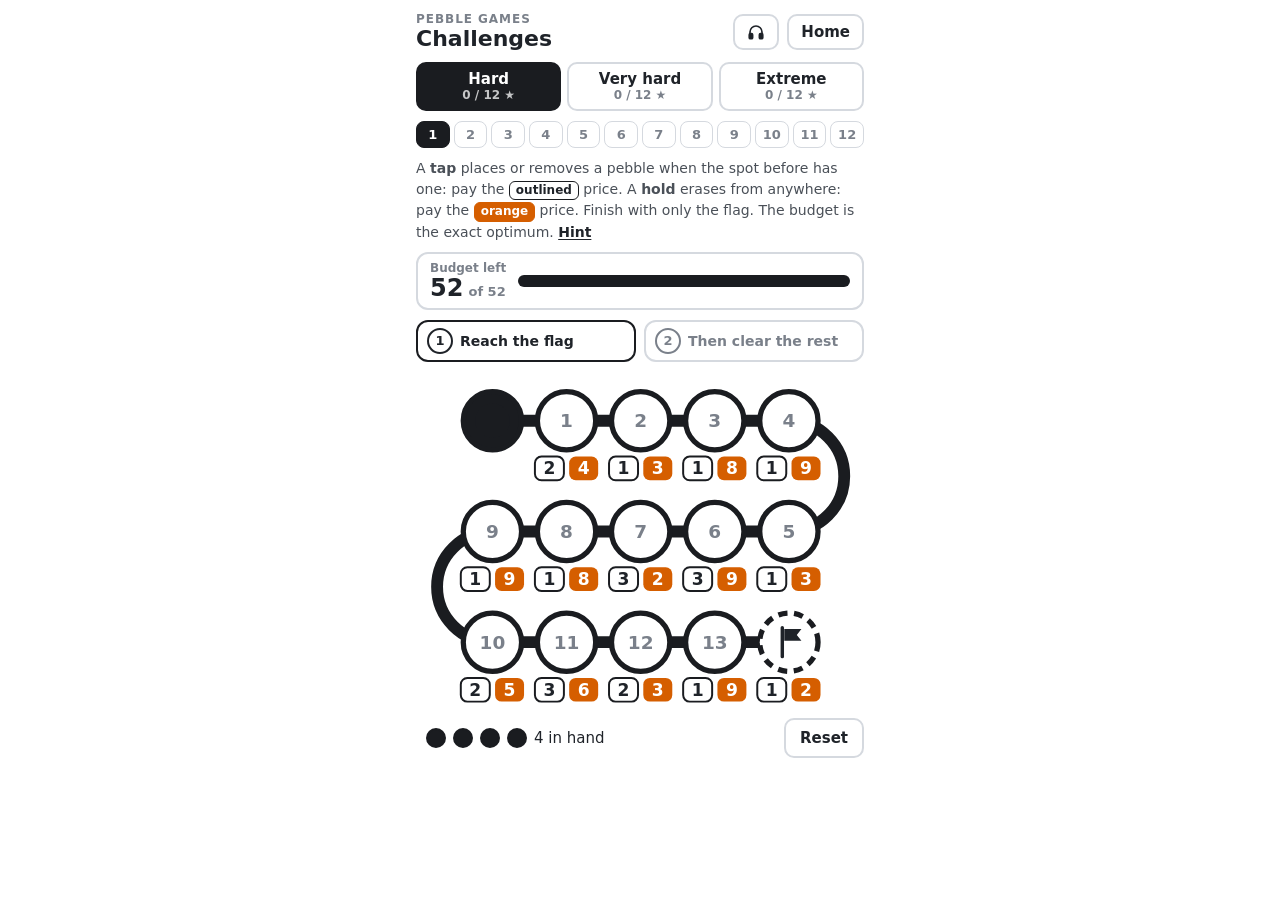
==== challenge/index.html @ edc48301 "Add Daily puzzle, Challenge tiers and focus sound - daily/: one puzzle per local date, same for ever" ====
<!doctype html>
<html lang="en">
<head>
<meta charset="utf-8">
<meta name="viewport" content="width=device-width, initial-scale=1, maximum-scale=1, user-scalable=no">
<title>Pebble Challenges</title>
<meta name="description" content="Pebble puzzles from hard to extreme, graded by an exact solver. Every budget is the optimum.">
<meta property="og:type" content="website">
<meta property="og:site_name" content="Pebble Games">
<meta property="og:title" content="Pebble Challenges">
<meta property="og:description" content="Pebble puzzles from hard to extreme, graded by an exact solver. Every budget is the optimum.">
<meta property="og:url" content="https://mcthumann.github.io/pebble_web_game/challenge/">
<meta property="og:image" content="https://mcthumann.github.io/pebble_web_game/og.png">
<meta property="og:image:width" content="1200">
<meta property="og:image:height" content="630">
<meta name="twitter:card" content="summary_large_image">
<link rel="stylesheet" href="../shared/priced.css">
<style>
  #tiers { display: flex; gap: 6px; }
  #tiers button { flex: 1; padding: 7px 0; line-height: 1.15; }
  #tiers button i { display: block; font-style: normal; font-size: 12px; font-weight: 600; color: var(--muted); }
  #tiers button.sel { background: var(--pebble); border-color: var(--pebble); color: #fff; }
  #tiers button.sel i { color: rgba(255,255,255,.75); }
  #picker { display: grid; grid-template-columns: repeat(12, 1fr); gap: 4px; }
  #picker button {
    padding: 5px 0; font-size: 13px; font-weight: 700; border-radius: 8px; border-width: 1.5px;
    color: var(--muted);
  }
  #picker button.solved { color: #8A6A00; background: #FFF3C4; border-color: var(--gold); }
  #picker button.sel { color: #fff; background: var(--pebble); border-color: var(--pebble); }
  #picker button.sel.solved { box-shadow: inset 0 -3px 0 var(--gold); }
  body.done #tiers button:not(.sel), body.done #picker button:not(.sel) { background: transparent; color: #fff; }
  body.done #tiers button i { color: rgba(255,255,255,.8); }
</style>
</head>
<body>
<main>
  <header id="head">
    <div class="title"><span class="kicker">Pebble Games</span><h1>Challenges</h1></div>
    <button class="beats-toggle" id="beats" type="button"></button>
    <a href="../">Home</a>
  </header>
  <div id="tiers" role="tablist"></div>
  <div id="picker" aria-label="Puzzles"></div>
  <p id="rules">A <b>tap</b> places or removes a pebble when the spot before has one: pay the <span class="price">outlined</span> price. A <b>hold</b> erases from anywhere: pay the <span class="price e">orange</span> price. Finish with only the flag. The budget is the exact optimum. <button id="hintBtn" type="button">Hint</button></p>
  <p id="hint" hidden></p>
  <div id="budget" aria-live="polite">
    <div class="num"><span class="lbl">Budget left</span><b id="left"></b> <span id="of"></span></div>
    <div id="track-bar"><div id="fill"></div></div>
    <span id="delta" aria-hidden="true"></span>
  </div>
  <ol id="goal">
    <li id="g1" data-n="1">Reach the flag</li>
    <li id="g2" data-n="2" aria-live="polite"></li>
  </ol>
  <div id="result"><h1 id="verdict"></h1><p id="time"></p><p id="summary"></p><p id="detail"></p><p id="extra"></p><div class="actions"><button id="share" type="button">Share</button><button id="next" type="button"></button></div></div>
  <svg id="board" role="group" aria-label="Pebble line"></svg>
  <div id="bar">
    <div id="hand"></div>
    <button id="reset" type="button">Reset</button>
  </div>
</main>
<script src="../shared/puzzles.js"></script>
<script src="../shared/progress.js"></script>
<script src="../shared/priced.js"></script>
<script src="../shared/beats.js"></script>
<script>
  // Three tiers of twelve, from puzzles.js. tools/make_puzzles.py grades each
  // puzzle by how unlikely random legal play is to hit the optimum (the Prices
  // page's own Hard grades 16.3): Hard about 15.5 to 18, Very hard 19.5 to 21.5,
  // Extreme 24 and up, where every optimal route also erases the same spots.
  // Within a tier the puzzles run from easiest to hardest.
  const $ = id => document.getElementById(id);
  const prog = PebbleProgress, ALL = PEBBLE_PUZZLES.challenge;
  const TIERS = [['hard', 'Hard'], ['veryhard', 'Very hard'], ['extreme', 'Extreme']];
  const NAME = Object.fromEntries(TIERS);
  const URL_CH = 'https://mcthumann.github.io/pebble_web_game/challenge/';
  let tier = 'hard', idx = 0, shareText = '';

  const firstOpen = t => { const i = ALL[t].findIndex((_, k) => !prog.challengeSolved(t, k)); return i < 0 ? 0 : i; };
  const label = (t, k) => NAME[t] + ' ' + (k + 1);

  function drawTiers() {
    $('tiers').innerHTML = TIERS.map(([t, name]) =>
      '<button type="button" role="tab" data-tier="' + t + '" class="' + (t === tier ? 'sel' : '') + '" aria-selected="' + (t === tier) + '">' +
      name + '<i>' + prog.tierSolved(t) + ' / ' + ALL[t].length + ' ★</i></button>').join('');
    $('tiers').querySelectorAll('button').forEach(b => b.addEventListener('click', () => select(b.dataset.tier, firstOpen(b.dataset.tier))));
  }

  function drawPicker() {
    $('picker').innerHTML = ALL[tier].map((_, k) =>
      '<button type="button" data-k="' + k + '" class="' + (prog.challengeSolved(tier, k) ? 'solved ' : '') + (k === idx ? 'sel' : '') +
      '" aria-label="' + label(tier, k) + (prog.challengeSolved(tier, k) ? ', solved' : '') + '">' + (k + 1) + '</button>').join('');
    $('picker').querySelectorAll('button').forEach(b => b.addEventListener('click', () => select(tier, Number(b.dataset.k))));
  }

  function select(t, k) {
    tier = t; idx = k;
    history.replaceState(null, '', '#' + t + '-' + (k + 1));
    const q = ALL[t][k];
    $('hint').hidden = true;
    $('hint').textContent = 'The optimal route erases ' + q.erase.join(' or ') + ' pebbles' +
      (q.plans === 1 ? ', and only one choice of which pebbles works.' : '.');
    drawTiers();
    drawPicker();
    game.load(q);
  }

  function nextTarget() {
    if (idx + 1 < ALL[tier].length) return [tier, idx + 1];
    const t = TIERS.findIndex(([x]) => x === tier);
    return t + 1 < TIERS.length ? [TIERS[t + 1][0], 0] : null;
  }

  const game = PricedGame.create(r => {
    const name = label(tier, idx), old = prog.challengeResult(tier, idx);
    $('verdict').textContent = r.won ? 'Solved!' : 'Out of budget';
    $('time').textContent = r.won ? r.time : '';
    $('summary').textContent = r.won
      ? name + ' · cost ' + r.cost + ', the optimum'
      : r.flagged ? 'Flag reached, but ' + r.stray + (r.stray === 1 ? ' pebble' : ' pebbles') + ' still on the line'
      : 'No move fits in the budget left';
    $('detail').textContent = 'taps ' + r.tapCost + ' + erasures ' + r.eraseCost + ' = ' + r.cost;
    $('extra').textContent = '';
    if (!r.won) { PricedGame.buzz(25); return; }
    prog.saveChallenge(tier, idx, r.cost, r.opt, r.ms);
    $('extra').textContent = !old ? 'New star ★' : old.ms && r.ms < old.ms ? 'New best time' : old.ms ? 'Best time: ' + prog.clock(old.ms) : '';
    shareText = '★ Pebble Challenge · ' + name + ' · optimal in ' + r.time + '\n' + URL_CH + '#' + tier + '-' + (idx + 1);
    const nt = nextTarget();
    $('next').hidden = !nt;
    if (nt) $('next').textContent = 'Next: ' + label(nt[0], nt[1]) + ' →';
    drawTiers();
    drawPicker();
    PricedGame.buzz([15, 60, 15, 60, 30]);
    setTimeout(PricedGame.confetti, 60);
  });

  $('share').addEventListener('click', () => PricedGame.share(shareText, $('share')));
  $('next').addEventListener('click', () => { const nt = nextTarget(); if (nt) select(nt[0], nt[1]); });
  $('hintBtn').addEventListener('click', () => { $('hint').hidden = !$('hint').hidden; });
  PebbleBeats.toggleButton($('beats'));

  // Open the tier (and puzzle) in the link, e.g. #extreme or #extreme-4.
  function fromHash() {
    const m = location.hash.slice(1).match(/^(hard|veryhard|extreme)(?:-(\d+))?$/);
    if (!m) return select(tier, firstOpen(tier));
    const k = m[2] ? Math.min(ALL[m[1]].length, Math.max(1, Number(m[2]))) - 1 : firstOpen(m[1]);
    select(m[1], k);
  }
  window.addEventListener('hashchange', fromHash);
  fromHash();
</script>
</body>
</html>
---- shared/priced.css ----
/* Shared look for the Daily and Challenge pages: the Prices game, made compact
   so the largest board (20 spots) still fits on one phone screen. */
:root {
  --ink: #1F2329; --muted: #7A808A; --faint: #D5D9DF; --soft: #F4F5F7;
  --pebble: #1A1C20; --red: #E31A1C; --green: #009E73; --erase: #D55E00;
  --low: #F2B705; --gold: #E0A800;
}
* { box-sizing: border-box; -webkit-tap-highlight-color: transparent; }
html, body { margin: 0; min-height: 100%; overscroll-behavior: none; }
body {
  background: #fff; color: var(--ink);
  font-family: "Segoe UI", system-ui, -apple-system, Roboto, sans-serif;
  touch-action: manipulation; user-select: none; -webkit-user-select: none;
  -webkit-touch-callout: none;
}
main {
  max-width: 480px; margin: 0 auto; padding: 16px 16px 24px;
  display: flex; flex-direction: column; gap: 10px;
}
button {
  font: inherit; font-size: 15px; font-weight: 600; padding: 9px 14px;
  background: #fff; color: var(--ink); border: 2px solid var(--faint); border-radius: 10px;
}

/* Header: title, focus sound, and the way home. */
#head { display: flex; align-items: center; gap: 8px; margin-top: -4px; }
#head .title { flex: 1; min-width: 0; }
#head .kicker { display: block; font-size: 12px; font-weight: 700; letter-spacing: .08em; text-transform: uppercase; color: var(--muted); }
#head h1 { margin: 0; font-size: 22px; line-height: 1.2; }
#head a, #head .beats-toggle {
  flex: none; display: inline-flex; align-items: center; gap: 6px;
  padding: 7px 12px; font-size: 15px; font-weight: 650; text-decoration: none;
  color: var(--ink); background: #fff; border: 2px solid var(--faint); border-radius: 10px;
}

/* Rules in one short paragraph, with an optional hint. */
#rules { margin: 0; font-size: 14px; line-height: 1.45; color: #4A5058; }
#rules .price {
  display: inline-block; padding: 0 6px; border-radius: 6px; background: #fff;
  border: 1.5px solid var(--pebble); font-size: 12px; font-weight: 700; color: var(--ink); white-space: nowrap;
}
#rules .price.e { background: var(--erase); border-color: var(--erase); color: #fff; }
#hintBtn {
  padding: 0; border: 0; background: none; font-size: 14px; font-weight: 700;
  color: var(--ink); text-decoration: underline; text-underline-offset: 2px;
}
#hint { margin: 0; padding: 8px 12px; border-radius: 10px; background: var(--soft); font-size: 14px; font-weight: 600; }

/* Budget: number on the left, a bar that empties as it is spent. */
#budget {
  position: relative; display: flex; align-items: center; gap: 12px;
  padding: 7px 12px; border: 2px solid var(--faint); border-radius: 12px;
  transition: background .2s, border-color .2s;
}
#budget .num { min-width: 62px; }
#budget .lbl { display: block; font-size: 12px; font-weight: 600; color: var(--muted); }
#budget b { font-size: 24px; line-height: 1.1; font-variant-numeric: tabular-nums; }
#budget #of { font-size: 13px; font-weight: 600; color: var(--muted); }
#track-bar { flex: 1; height: 12px; border-radius: 6px; background: var(--faint); overflow: hidden; }
#fill { height: 100%; width: 100%; background: var(--pebble); transition: width .25s, background .25s; }
#budget.low { background: #FFF6D6; border-color: var(--low); }
#budget.low #fill { background: var(--low); }
#budget.bad { background: var(--red); border-color: var(--red); }
#budget.bad .lbl, #budget.bad b, #budget.bad #of { color: #fff; }
#delta {
  position: absolute; top: 6px; left: 74px; font-size: 16px; font-weight: 700;
  color: var(--erase); opacity: 0; pointer-events: none;
}
#delta.show { animation: spent .9s ease-out; }
@keyframes spent { 0% { opacity: 1; transform: none; } 60% { opacity: 1; } 100% { opacity: 0; transform: translateY(-10px); } }

/* Goal: two steps, ticked off live. */
#goal { display: flex; gap: 8px; margin: 0 0 4px; padding: 0; list-style: none; }
#goal li {
  flex: 1; display: flex; align-items: center; gap: 7px; padding: 6px 9px;
  border: 2px solid var(--faint); border-radius: 12px;
  font-size: 14px; font-weight: 600; line-height: 1.2; color: var(--muted);
}
#goal li::before {
  content: attr(data-n); flex: none; width: 22px; height: 22px; border-radius: 50%;
  display: grid; place-items: center; font-size: 13px; border: 2px solid currentColor;
}
#goal li.now { color: var(--ink); border-color: var(--pebble); }
#goal li.ok { color: var(--green); border-color: var(--green); }
#goal li.ok::before { content: "\2713"; background: var(--green); border-color: var(--green); color: #fff; }
#goal li.urgent { background: var(--pebble); border-color: var(--pebble); color: #fff; }

/* Board. */
#board { display: block; width: 100%; height: auto; }
#track { fill: none; stroke: var(--pebble); stroke-width: 9; stroke-linecap: round; }
.node { cursor: pointer; touch-action: none; }
.node .hit { fill: transparent; }
.node .ring { fill: #fff; stroke: var(--pebble); stroke-width: 4; }
.node .dot { fill: var(--pebble); display: none; }
.node.on .dot { display: block; }
.node.on .flag { display: none; }
.node.goal .ring { stroke-dasharray: 7 5; }
.node.fixed .ring { fill: var(--pebble); }
.node.erased .ring { fill: var(--erase); stroke: var(--erase); }
.node .hold {
  fill: none; stroke: var(--erase); stroke-width: 7; stroke-linecap: round;
  stroke-dasharray: 100; stroke-dashoffset: 100; opacity: 0; pointer-events: none;
}
.node.holding .hold { animation: holdfill 330ms linear 120ms forwards; }
@keyframes holdfill { from { opacity: 1; stroke-dashoffset: 100; } to { opacity: 1; stroke-dashoffset: 0; } }
.node.bad .ring { fill: var(--red); stroke: var(--red); }
.node text { font-weight: 700; text-anchor: middle; }
.node .idx { font-size: 14px; fill: var(--muted); }
.node.fixed .idx, .node.bad .idx, .node.erased .idx { fill: #fff; }
.node .pc rect { fill: #fff; stroke: var(--pebble); stroke-width: 1.5; }
.node .pc text { font-size: 13px; fill: var(--ink); }
.node .pe rect { fill: var(--erase); }
.node .pe text { font-size: 13px; fill: #fff; }
.node.tidy .ring { stroke: var(--erase); animation: tidy 1.1s ease-in-out infinite; }
@keyframes tidy { 50% { stroke-width: 8; } }
@media (prefers-reduced-motion: no-preference) {
  @keyframes pop { 0% { transform: scale(.3); } 65% { transform: scale(1.15); } 100% { transform: scale(1); } }
  .node.on:not(.fixed) .dot { transform-box: fill-box; transform-origin: center; animation: pop .22s ease-out; }
}

/* Pebbles in hand and Reset. */
#bar { display: flex; align-items: center; justify-content: space-between; }
#hand { display: flex; align-items: center; gap: 7px; padding: 6px 10px; border-radius: 10px; font-size: 15px; }
#hand.bad { background: var(--red); color: #fff; }
#hand i { width: 20px; height: 20px; border-radius: 50%; background: var(--pebble); border: 2px solid var(--pebble); }
#hand i.used { background: transparent; border-color: var(--faint); }

/* Finish screen. */
#result { display: none; text-align: center; color: #fff; margin-bottom: 8px; }
#result h1 { margin: 0; font-size: 52px; line-height: 1.1; }
#result p { margin: 4px 0 0; font-size: 20px; }
#result #time { font-size: 38px; font-weight: 700; font-variant-numeric: tabular-nums; }
#result #extra { font-weight: 650; }
#result .actions { display: flex; justify-content: center; gap: 10px; margin-top: 12px; }
#share {
  padding: 7px 22px; font-size: 15px; background: transparent; color: #fff;
  border: 2px solid #fff; border-radius: 10px;
}
#next {
  padding: 7px 18px; font-size: 15px; font-weight: 650; text-decoration: none;
  background: #fff; color: var(--green); border: 2px solid #fff; border-radius: 10px;
}
body.done #rules, body.done #hint, body.done #budget, body.done #goal { display: none; }
body.done #result { display: block; }
body.done #hand { color: #fff; }
body.done .node .idx { fill: var(--muted); }
body.done .node.tidy .ring { stroke: #fff; animation: none; }
body.done button, body.done #head a, body.done #head .beats-toggle { border-color: #fff; }
body.done #head .kicker { color: rgba(255,255,255,.8); }
body.done #head h1 { color: #fff; }
body.won { background: var(--green); }
body.lost { background: var(--red); }
body.lost #share, body.lost #next { display: none; }
.confetti { position: fixed; inset: 0; width: 100%; height: 100%; pointer-events: none; z-index: 10; }

/* Focus sound toggle in the header. */
.beats-toggle svg { width: 18px; height: 18px; }
.beats-toggle.on { background: var(--pebble) !important; border-color: var(--pebble) !important; color: #fff !important; }
.beats-toggle.waiting { border-style: dashed !important; }
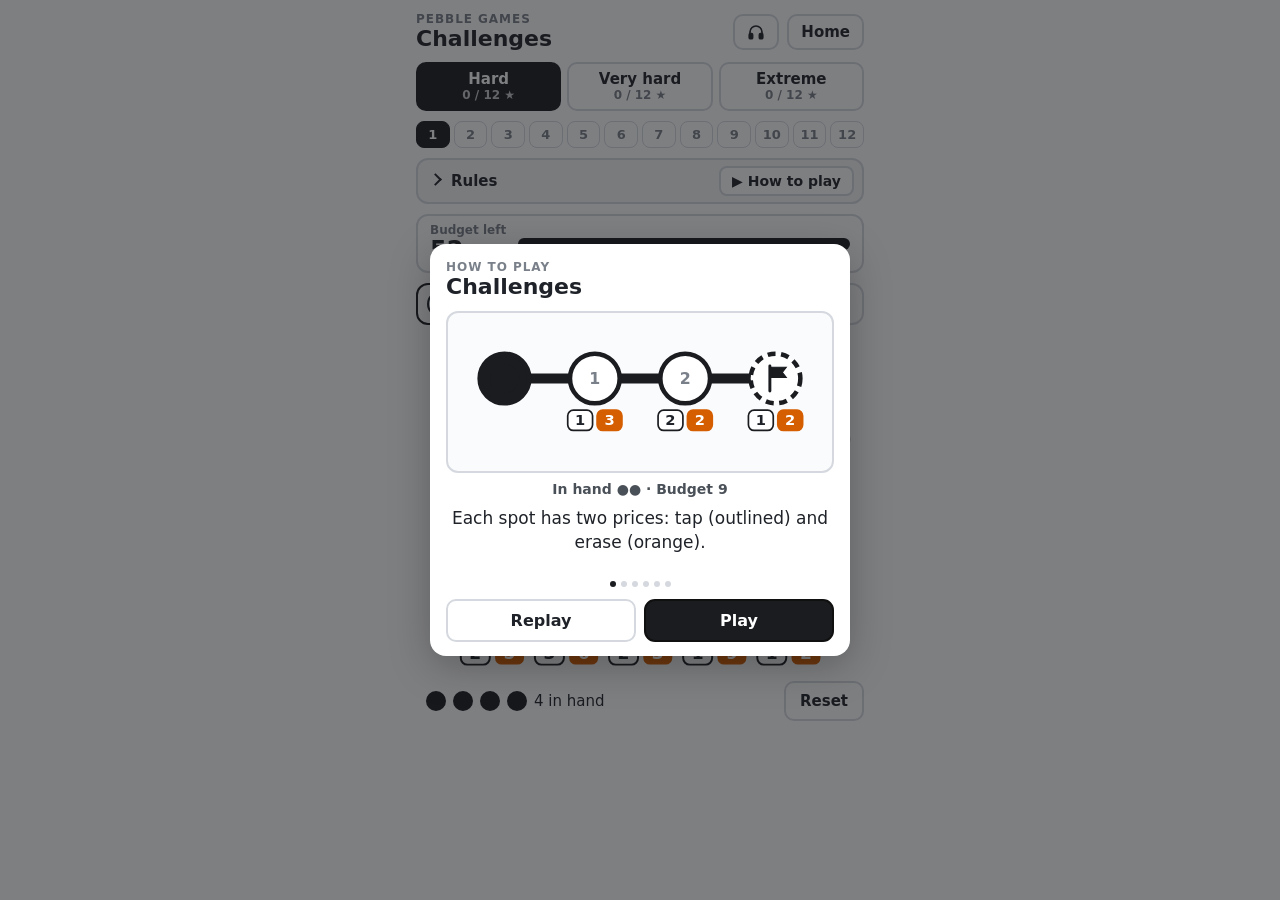
==== commit 6add9472: "Rules dropdown and how-to-play animation on every game; dry, steady move sounds - shared/intro.js + " ====
--- a/challenge/index.html
+++ b/challenge/index.html
@@ -14,7 +14,7 @@
 <meta property="og:image:width" content="1200">
 <meta property="og:image:height" content="630">
 <meta name="twitter:card" content="summary_large_image">
-<link rel="stylesheet" href="../shared/priced.css">
+<link rel="stylesheet" href="../shared/priced.css?v=3">
 <style>
   #tiers { display: flex; gap: 6px; }
   #tiers button { flex: 1; padding: 7px 0; line-height: 1.15; }
@@ -32,6 +32,7 @@
   body.done #tiers button:not(.sel), body.done #picker button:not(.sel) { background: transparent; color: #fff; }
   body.done #tiers button i { color: rgba(255,255,255,.8); }
 </style>
+<link rel="stylesheet" href="../shared/intro.css?v=3">
 </head>
 <body>
 <main>
@@ -60,10 +61,10 @@
     <button id="reset" type="button">Reset</button>
   </div>
 </main>
-<script src="../shared/puzzles.js"></script>
-<script src="../shared/progress.js"></script>
-<script src="../shared/priced.js"></script>
-<script src="../shared/beats.js"></script>
+<script src="../shared/puzzles.js?v=3"></script>
+<script src="../shared/progress.js?v=3"></script>
+<script src="../shared/priced.js?v=3"></script>
+<script src="../shared/beats.js?v=3"></script>
 <script>
   // Three tiers of twelve, from puzzles.js. tools/make_puzzles.py grades each
   // puzzle by how unlikely random legal play is to hit the optimum (the Prices
@@ -150,5 +151,6 @@
   window.addEventListener('hashchange', fromHash);
   fromHash();
 </script>
+<script src="../shared/intro.js?v=3" data-game="challenge"></script>
 </body>
 </html>
--- a/shared/intro.css
+++ b/shared/intro.css
@@ -0,0 +1,107 @@
+/* Rules dropdown and the "how to play" animation, shared by every game page.
+   The page's own rules box (#info, or #rules on Daily and Challenge) is moved
+   into the dropdown by intro.js; until then it is hidden so it does not flash. */
+main > #info, main > #rules { display: none; }
+
+.rules-drop {
+  border: 2px solid var(--faint, #D5D9DF); border-radius: 12px; background: #F4F5F7;
+}
+.rules-drop > summary {
+  list-style: none; display: flex; align-items: center; gap: 8px;
+  padding: 6px 8px 6px 12px; font-size: 15px; font-weight: 650; cursor: pointer;
+  color: var(--ink, #1F2329); user-select: none; -webkit-user-select: none;
+}
+.rules-drop > summary::-webkit-details-marker { display: none; }
+.rules-drop > summary::before {
+  content: ""; width: 7px; height: 7px; margin: 0 3px 3px 1px;
+  border-right: 2px solid currentColor; border-bottom: 2px solid currentColor;
+  transform: rotate(-45deg); transition: transform .15s;
+}
+.rules-drop[open] > summary::before { transform: rotate(45deg); margin-bottom: 5px; }
+.rules-drop > summary .how {
+  margin-left: auto; padding: 5px 11px; font: inherit; font-size: 14px; font-weight: 650;
+  color: var(--ink, #1F2329); background: #fff; border: 2px solid var(--faint, #D5D9DF); border-radius: 8px;
+}
+.rules-drop > #info, .rules-drop > #rules {
+  display: block; margin: 0 !important; border: 0 !important; background: transparent !important;
+  padding: 0 14px 12px !important; border-radius: 0 !important;
+}
+body.won .rules-drop, body.done .rules-drop { display: none; }
+
+/* The animation: a small board, a finger, a caption. */
+.pi-back {
+  position: fixed; inset: 0; z-index: 50; display: flex; align-items: center; justify-content: center;
+  padding: 12px; background: rgba(20, 22, 26, .55);
+}
+.pi-card {
+  width: min(420px, 100%); max-height: 100%; overflow: auto; padding: 16px 16px 14px;
+  background: #fff; color: #1F2329; border-radius: 16px; box-shadow: 0 10px 40px rgba(0, 0, 0, .25);
+  user-select: none; -webkit-user-select: none;
+}
+.pi-kicker { display: block; font-size: 12px; font-weight: 700; letter-spacing: .08em; text-transform: uppercase; color: #7A808A; }
+.pi-title { margin: 0 0 10px; font-size: 22px; line-height: 1.2; }
+.pi-stage {
+  position: relative; border: 2px solid #D5D9DF; border-radius: 12px; background: #FAFBFC;
+  transition: background .3s, border-color .3s;
+}
+.pi-stage.win { background: #E3F5EE; border-color: #009E73; }
+.pi-stage svg { display: block; width: 100%; height: auto; }
+.pi-finger {
+  position: absolute; width: 30px; height: 30px; margin: -15px 0 0 -15px; border-radius: 50%;
+  background: rgba(26, 28, 32, .16); border: 2px solid rgba(26, 28, 32, .5);
+  opacity: 0; pointer-events: none;
+  transition: left .42s ease, top .42s ease, opacity .2s, transform .15s;
+}
+.pi-finger.show { opacity: 1; }
+.pi-finger.press { transform: scale(.72); }
+.pi-finger.ripple::after {
+  content: ""; position: absolute; inset: -2px; border-radius: 50%;
+  border: 2px solid rgba(26, 28, 32, .5); animation: piRipple .5s ease-out forwards;
+}
+@keyframes piRipple { to { transform: scale(2.2); opacity: 0; } }
+.pi-hud { margin-top: 8px; min-height: 20px; font-size: 14px; font-weight: 650; color: #4A5058; text-align: center; }
+.pi-say { margin: 6px 0 0; min-height: 70px; font-size: 17px; line-height: 1.4; text-align: center; }
+.pi-dots { display: flex; justify-content: center; gap: 5px; margin: 4px 0 12px; }
+.pi-dots i { width: 6px; height: 6px; border-radius: 50%; background: #D5D9DF; }
+.pi-dots i.on { background: #1A1C20; }
+.pi-actions { display: flex; gap: 8px; }
+.pi-actions button {
+  flex: 1; padding: 10px 0; font: inherit; font-size: 16px; font-weight: 650;
+  color: #1F2329; background: #fff; border: 2px solid #D5D9DF; border-radius: 10px;
+}
+.pi-actions .go { color: #fff; background: #1A1C20; border-color: #1A1C20; }
+
+/* Board pieces, matching the games. */
+.pi-svg .track { fill: none; stroke: #1A1C20; stroke-width: 9; stroke-linecap: round; }
+.pi-svg .edge { stroke: #B8BEC6; stroke-width: 3; }
+.pi-svg .ring { fill: #fff; stroke: #1A1C20; stroke-width: 4; transition: fill .2s, stroke .2s; }
+.pi-svg .fixed .ring { fill: #1A1C20; }
+.pi-svg .input .ring { stroke-width: 6; }
+.pi-svg .goal .ring { stroke-dasharray: 7 5; }
+.pi-svg .dot { fill: #1A1C20; }
+.pi-svg .idx { font-size: 14px; font-weight: 700; fill: #7A808A; text-anchor: middle; }
+.pi-svg .flag path { fill: #1A1C20; stroke: #1A1C20; }
+.pi-svg .ghost .ring { fill: #EFEAFB; stroke: #7A5CC4; stroke-dasharray: 6 4; }
+.pi-svg .spook { fill: #7A5CC4; }
+.pi-svg .queued .ring { fill: #DDEAFB; stroke: #2367C9; stroke-width: 5; }
+.pi-svg .qdot { fill: #2367C9; opacity: .35; }
+.pi-svg .blue .ring { fill: #DDEAFB; stroke: #2367C9; stroke-width: 4.5; }
+.pi-svg .red .dot { fill: #D7263D; }
+.pi-svg .slot { fill: #fff; stroke: #B8BEC6; stroke-width: 2; }
+.pi-svg .slot.full { fill: #1A1C20; stroke: #1A1C20; }
+.pi-svg .chip rect { fill: #fff; stroke: #1A1C20; stroke-width: 1.5; }
+.pi-svg .chip text { font-size: 13px; font-weight: 700; fill: #1F2329; text-anchor: middle; }
+.pi-svg .chip.e rect { fill: #D55E00; stroke: #D55E00; }
+.pi-svg .chip.e text { fill: #fff; }
+.pi-svg .bad .ring { fill: #E31A1C; stroke: #E31A1C; }
+.pi-svg .erased .ring { fill: #D55E00; stroke: #D55E00; }
+.pi-svg .holdring { fill: none; stroke: #D55E00; stroke-width: 7; stroke-linecap: round; stroke-dasharray: 100; stroke-dashoffset: 100; animation: piHold .62s linear forwards; }
+@keyframes piHold { to { stroke-dashoffset: 0; } }
+.pi-svg .tickbtn rect { fill: #fff; stroke: #D5D9DF; stroke-width: 2; }
+.pi-svg .tickbtn text { font-size: 15px; font-weight: 700; fill: #1F2329; text-anchor: middle; }
+@media (prefers-reduced-motion: no-preference) {
+  .pi-svg .pop .dot, .pi-svg .pop .spook { transform-box: fill-box; transform-origin: center; animation: piPop .22s ease-out; }
+  @keyframes piPop { 0% { transform: scale(.3); } 65% { transform: scale(1.15); } 100% { transform: scale(1); } }
+}
+@media (prefers-reduced-motion: reduce) { .pi-finger { transition: opacity .2s; } }
+.pi-svg .blue .flag path { fill: #2367C9; stroke: #2367C9; }
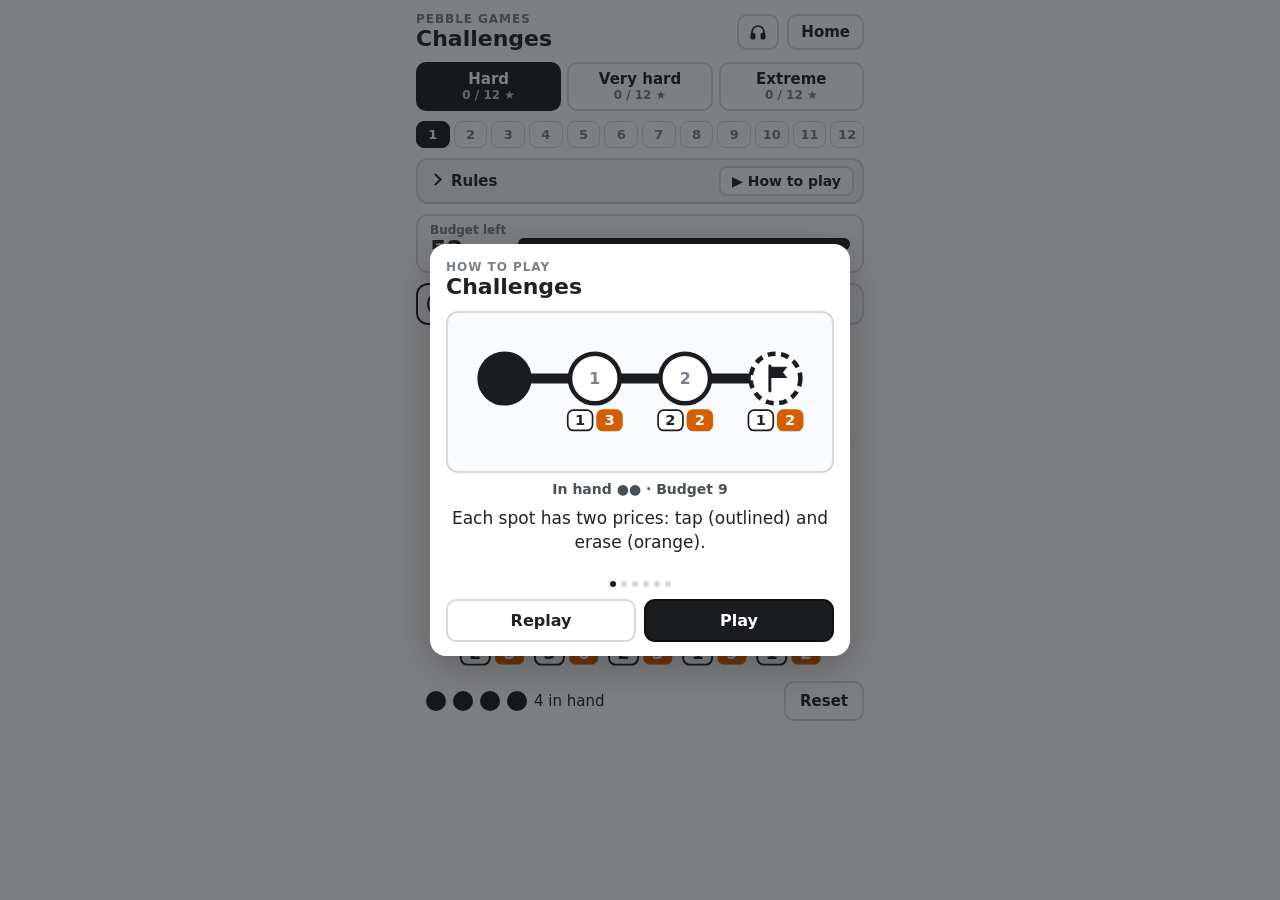
==== commit 2d008f2e: "Music and a daily puzzle on every game Every game page gets the music button in its header and sends" ====
--- a/challenge/index.html
+++ b/challenge/index.html
@@ -32,7 +32,7 @@
   body.done #tiers button:not(.sel), body.done #picker button:not(.sel) { background: transparent; color: #fff; }
   body.done #tiers button i { color: rgba(255,255,255,.8); }
 </style>
-<link rel="stylesheet" href="../shared/intro.css?v=3">
+<link rel="stylesheet" href="../shared/intro.css?v=4">
 </head>
 <body>
 <main>
@@ -62,9 +62,9 @@
   </div>
 </main>
 <script src="../shared/puzzles.js?v=3"></script>
-<script src="../shared/progress.js?v=3"></script>
+<script src="../shared/progress.js?v=4"></script>
 <script src="../shared/priced.js?v=3"></script>
-<script src="../shared/beats.js?v=3"></script>
+<script src="../shared/beats.js?v=5"></script>
 <script>
   // Three tiers of twelve, from puzzles.js. tools/make_puzzles.py grades each
   // puzzle by how unlikely random legal play is to hit the optimum (the Prices
--- a/shared/intro.css
+++ b/shared/intro.css
@@ -105,3 +105,20 @@
 }
 @media (prefers-reduced-motion: reduce) { .pi-finger { transition: opacity .2s; } }
 .pi-svg .blue .flag path { fill: #2367C9; stroke: #2367C9; }
+
+/* Header music button (shared/beats.js), beside the Games link on every page. */
+#head .beats-toggle {
+  flex: none; margin-left: auto; display: inline-flex; align-items: center; justify-content: center;
+  padding: 7px 10px; font: inherit; color: var(--ink, #1F2329); background: #fff;
+  border: 2px solid var(--faint, #D5D9DF); border-radius: 10px; cursor: pointer;
+}
+.beats-toggle svg { width: 18px; height: 18px; }
+.beats-toggle.on { background: var(--pebble, #1A1C20) !important; border-color: var(--pebble, #1A1C20) !important; color: #fff !important; }
+.beats-toggle.waiting { border-style: dashed !important; }
+body.won #head .beats-toggle:not(.on), body.done #head .beats-toggle:not(.on) { background: transparent; color: #fff; border-color: #fff; }
+
+/* Four level buttons (Easy, Medium, Hard, Daily) share one row on a phone. */
+#levels:has(> [data-daily]) { gap: 6px; }
+#levels > button { white-space: nowrap; }
+#levels:has(> [data-daily]) > button { font-size: 15px; padding-left: 0; padding-right: 0; }
+#levels:has(> [data-daily]) .mark { margin-left: 3px; }
